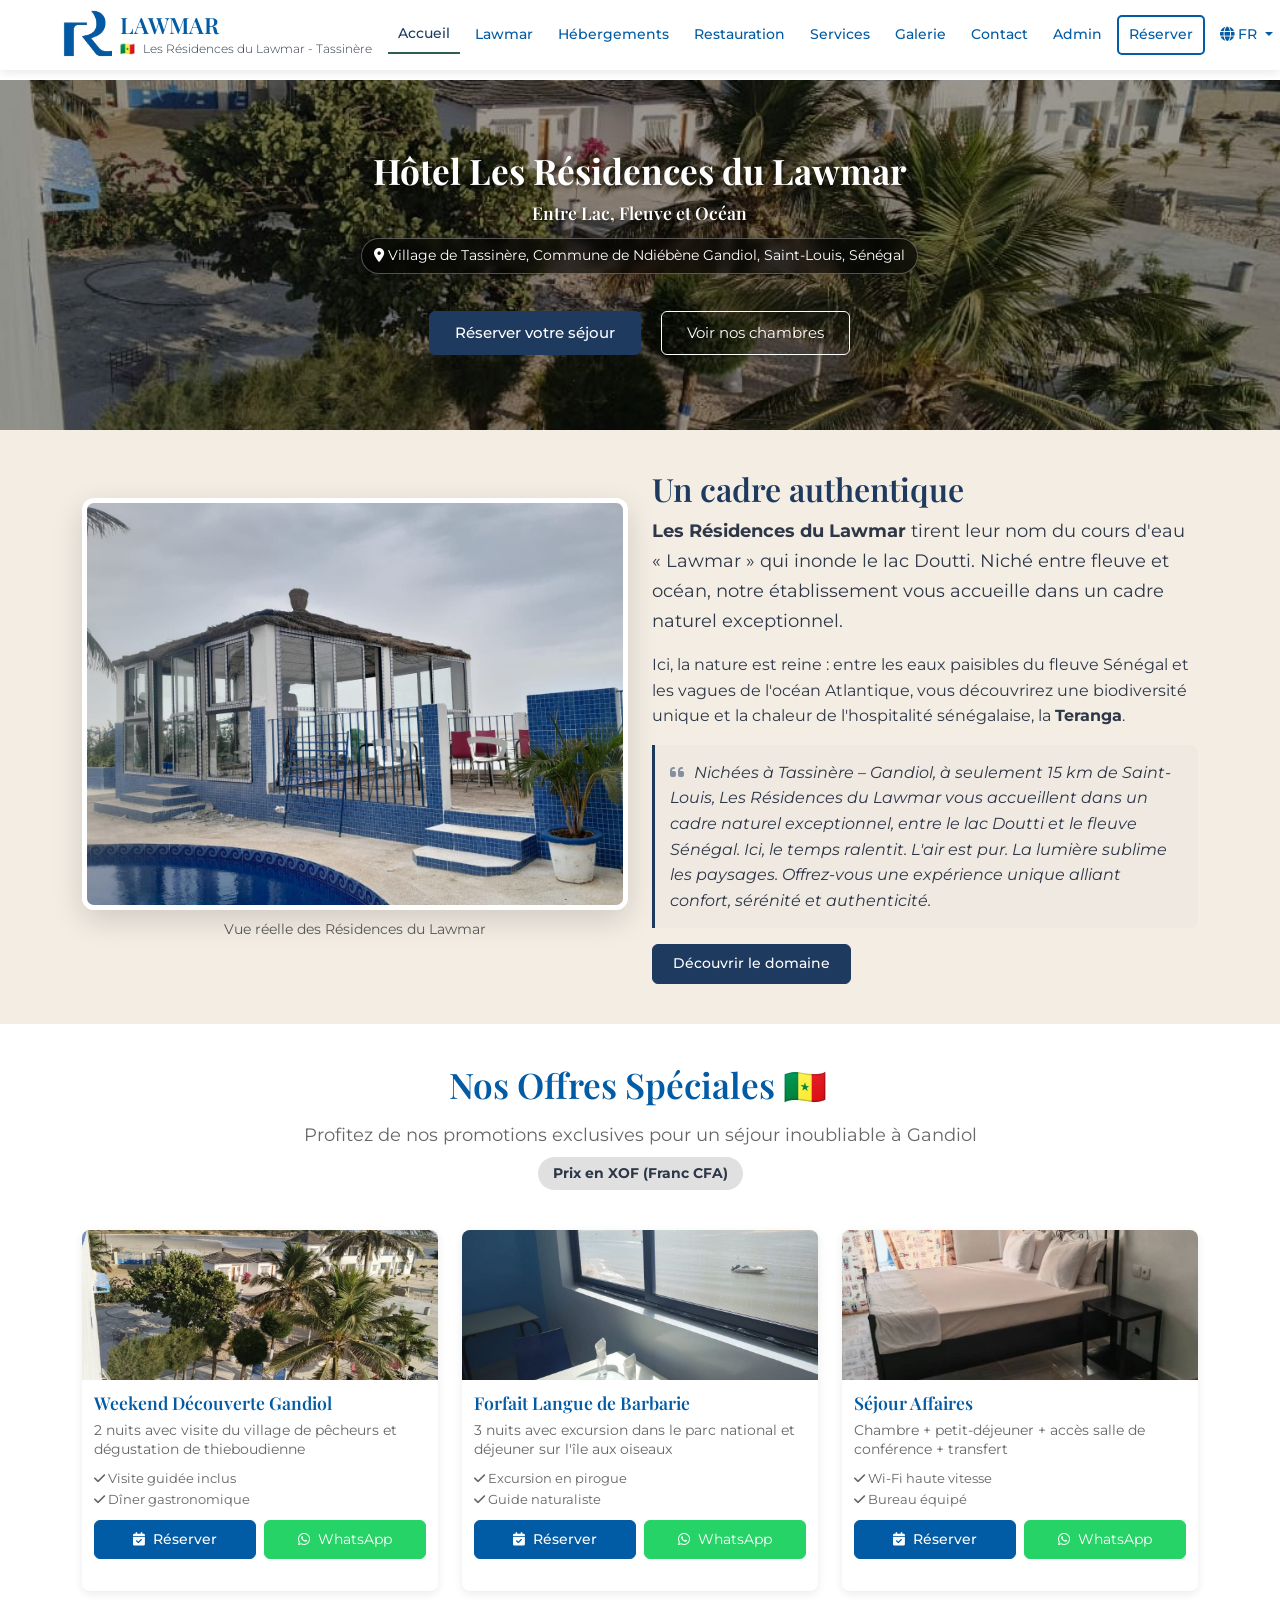
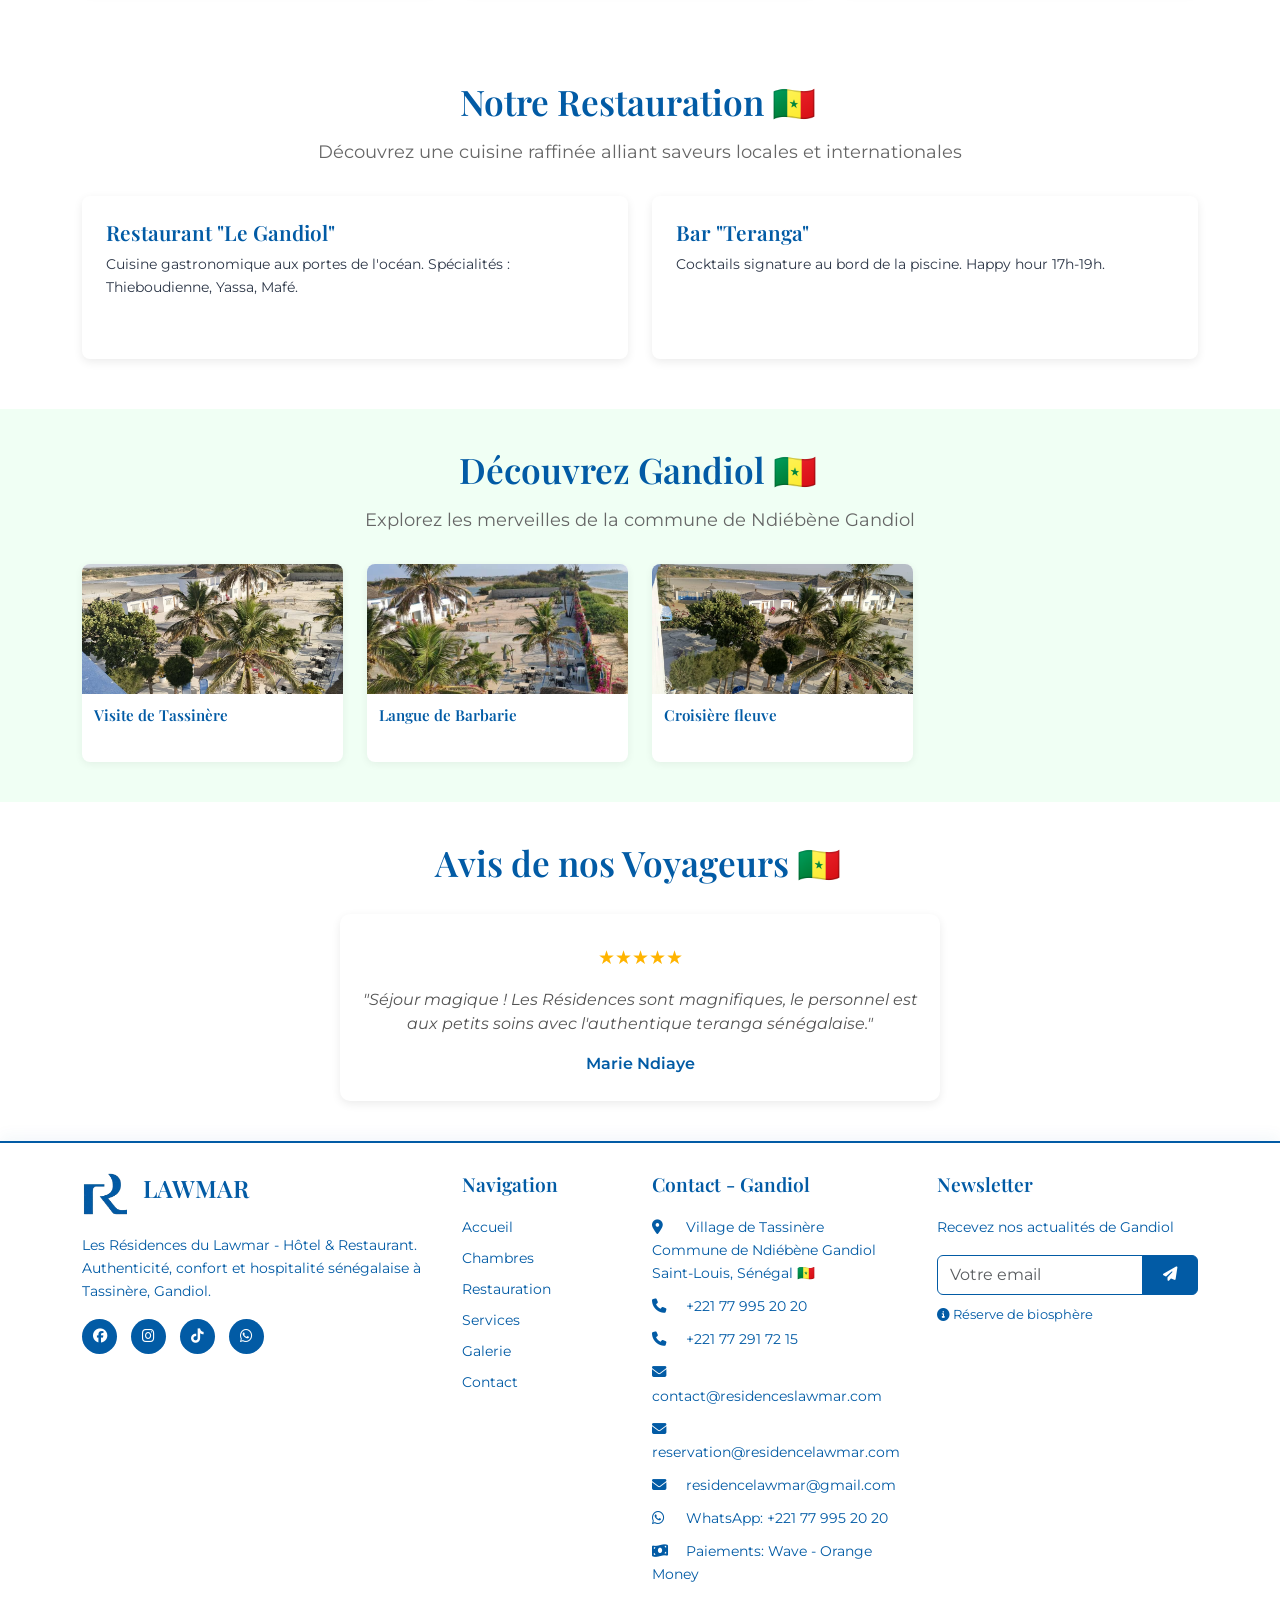
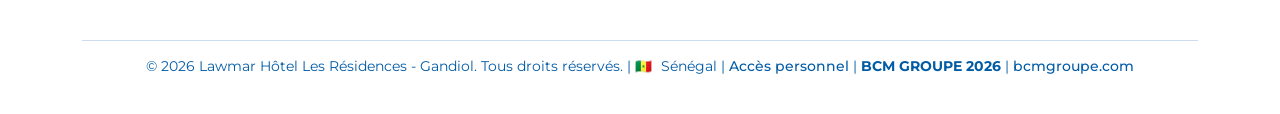
==== index.html @ 9858e4cc "deploiement projet lawmar 10/03/2026" ====
<!DOCTYPE html>
<html lang="fr">
<head>
    <meta charset="UTF-8">
    <meta name="viewport" content="width=device-width, initial-scale=1.0">
    <title>Lawmar Hôtel Les Résidences - Saint-Louis, Sénégal 🇸🇳</title>
    <link href="https://cdn.jsdelivr.net/npm/bootstrap@5.3.0-alpha1/dist/css/bootstrap.min.css" rel="stylesheet">
    <link rel="stylesheet" href="https://cdnjs.cloudflare.com/ajax/libs/font-awesome/6.4.0/css/all.min.css">
    <style>
        /* Styles généraux - CONSERVÉS À L'IDENTIQUE */
        :root {
            --primary-color: #025ba5;
            --secondary-color: #e0e0e0;
            --accent-color: #c53030;
            --dark-color: #2d3748;
            --light-color: #f7fafc;
            --light-green: #f0fff4;
           
            --transition: all 0.3s ease;
            --indigo: #1E3A5F;
            --sable: #F4EDE4;
            --vert: #2F5D50;
        }

        * {
            margin: 0;
            padding: 0;
            box-sizing: border-box;
        }

        body {
            font-family: 'Montserrat', sans-serif;
            line-height: 1.6;
            color: var(--dark-color);
            padding-top: 80px;
        }

        h1, h2, h3, h4, h5, h6 {
            font-family: 'Playfair Display', serif;
            font-weight: 600;
        }

        .section-padding {
            padding: 40px 0;
        }

        .bg-light {
            background-color: var(--light-color) !important;
        }

        .btn-primary {
            background-color: var(--primary-color);
            border-color: var(--primary-color);
            padding: 8px 20px;
            font-weight: 500;
            transition: var(--transition);
            font-size: 0.9rem;
        }

        .btn-primary:hover {
            background-color: #024a84;
            border-color: #024a84;
            transform: translateY(-2px);
        }

        .btn-outline-primary {
            color: var(--primary-color);
            border-color: var(--primary-color);
        }

        .btn-outline-primary:hover {
            background-color: var(--primary-color);
            border-color: var(--primary-color);
        }

        .btn-whatsapp {
            background-color: #25D366;
            color: white !important;
            border-color: #25D366;
        }

        .btn-whatsapp:hover {
            background-color: #1da851;
            border-color: #1da851;
            color: white !important;
            transform: translateY(-2px);
        }

        .btn-whatsapp-outline {
            color: #25D366;
            border-color: #25D366;
        }

        .btn-whatsapp-outline:hover {
            background-color: #25D366;
            color: white !important;
            border-color: #25D366;
        }

        /* ===== NAVBAR MODIFIÉE ===== */
        .navbar {
            background-color: white !important;
            box-shadow: 0 2px 10px rgba(0,0,0,0.1);
            padding: 5px 0;
            min-height: 70px;
        }

        .navbar .container {
            position: relative;
            display: flex;
            align-items: center;
            justify-content: space-between;
        }

        .navbar-brand {
            display: flex;
            align-items: center;
            font-weight: 700;
            padding: 0;
            /* Décalage vers la gauche */
            margin-left: -20px;
        }

        .logo-container {
            display: flex;
            align-items: center;
            gap: 8px;
        }

        .logo-image {
            width: 45px;
            height: 45px;
            border-radius: 50%;
            object-fit: cover;
            border: 2px solid var(--secondary-color);
            background-color: white;
        }

        .brand-text {
            display: flex;
            flex-direction: column;
        }

        .hotel-name {
            color: var(--primary-color) !important;
            font-size: 1.4rem;
            margin: 0;
            line-height: 1.2;
        }

        .hotel-subtitle {
            color: var(--dark-color) !important;
            font-size: 0.75rem;
            font-weight: 300;
        }

        /* Restructuration des éléments de navigation */
        .navbar-nav {
            display: flex;
            align-items: center;
            gap: 5px;
        }

        .navbar-nav .nav-link {
            color: var(--primary-color) !important;
            font-weight: 500;
            padding: 6px 10px !important;
            transition: var(--transition);
            font-size: 0.9rem;
            white-space: nowrap;
        }

        .navbar-nav .nav-link:hover,
        .navbar-nav .nav-link.active {
            color: var(--indigo) !important;
            border-bottom: 2px solid var(--vert);
        }

        /* Bouton Réserver stylisé */
        /* Bouton Réserver sans fond bleu */
.btn-reservation {
    background-color: transparent !important;
    color: var(--primary-color) !important;
    border: 2px solid var(--primary-color) !important;
    border-radius: 5px;
    font-weight: 600;
    padding: 6px 15px !important;
    transition: var(--transition);
}

.btn-reservation:hover {
    background-color: var(--primary-color) !important;
    color: white !important;
    transform: translateY(-2px);
}

        /* Dropdown langue */
        .dropdown-menu {
            background-color: white;
            border: 1px solid var(--secondary-color);
        }

        .dropdown-item {
            color: var(--primary-color) !important;
        }

        .dropdown-item:hover {
            background-color: var(--light-color);
            color: var(--indigo) !important;
        }

        /* Ajustements pour mobile */
        @media (max-width: 991px) {
            .navbar .container {
                position: static;
            }
            
            .navbar-brand {
                margin-left: 0;
            }
            
            .navbar-collapse {
                background-color: white;
                padding: 15px;
                border-radius: 8px;
                box-shadow: 0 5px 15px rgba(0,0,0,0.1);
                margin-top: 10px;
            }
            
            .navbar-nav {
                flex-direction: column;
                width: 100%;
            }
            
            .navbar-nav .nav-link {
                padding: 10px 15px !important;
                width: 100%;
                text-align: left;
            }
            
            .btn-reservation {
                margin-left: 0;
                width: 100%;
                text-align: center;
                margin-top: 5px;
            }
            
            .dropdown-menu {
                width: 100%;
                text-align: left;
            }
        }

        /* Styles existants conservés */
        .saint-louis-hero {
            background: url('images/lawmar.jpeg') no-repeat center center;
            background-size: cover;
            background-position: center;
            height: 350px;
            display: flex;
            align-items: center;
            justify-content: center;
            text-align: center;
            margin-top: 0;
            position: relative;
        }

        .saint-louis-hero::before {
            content: '';
            position: absolute;
            top: 0;
            left: 0;
            right: 0;
            bottom: 0;
            background: rgba(0, 0, 0, 0.4);
            z-index: 1;
        }

        .hero-content {
            width: 100%;
            max-width: 800px;
            margin: 0 auto;
            position: relative;
            z-index: 2;
            padding: 0 20px;
        }

        .hero-title {
            color: white;
            font-size: 2.2rem;
            font-weight: 700;
            margin-bottom: 10px;
            text-shadow: 2px 2px 4px rgba(0,0,0,0.5);
        }

        .hero-subtitle {
            color: white;
            font-size: 1.1rem;
            margin-bottom: 15px;
            text-shadow: 1px 1px 3px rgba(0,0,0,0.5);
        }

        .location-badge {
            display: inline-block;
            background-color: rgba(0, 0, 0, 0.6);
            color: white;
            padding: 6px 12px;
            border-radius: 30px;
            font-size: 0.85rem;
            margin-bottom: 15px;
            border: 1px solid rgba(255,255,255,0.3);
            backdrop-filter: blur(5px);
        }

        .btn-hero {
            padding: 10px 25px;
            margin: 5px 8px;
            font-size: 0.95rem;
        }

        .btn-outline-light {
            color: white !important;
            border-color: white !important;
            text-shadow: 1px 1px 2px rgba(0,0,0,0.3);
        }

        .btn-outline-light:hover {
            background-color: rgba(255,255,255,0.2);
            color: white !important;
            border-color: white !important;
        }

        .offer-buttons {
            display: flex;
            gap: 8px;
            margin-top: 10px;
        }

        .offer-buttons .btn {
            flex: 1;
            padding: 8px 12px;
            font-size: 0.85rem;
            white-space: nowrap;
        }

        .section-header {
            text-align: center;
            margin-bottom: 30px;
        }

        .section-header h2 {
            color: var(--primary-color);
            font-size: 2.2rem;
            margin-bottom: 15px;
        }

        .section-header p {
            color: #666;
            font-size: 1.1rem;
            max-width: 700px;
            margin: 0 auto;
        }

        .special-offer-card {
            background: white;
            border-radius: 8px;
            overflow: hidden;
            box-shadow: 0 3px 10px rgba(0,0,0,0.08);
            transition: var(--transition);
            height: 100%;
            margin-bottom: 20px;
        }

        .special-offer-card:hover {
            transform: translateY(-3px);
            box-shadow: 0 8px 20px rgba(0,0,0,0.12);
        }

        .offer-badge {
            position: absolute;
            top: 10px;
            right: 10px;
            background-color: var(--accent-color);
            color: white;
            padding: 4px 12px;
            border-radius: 15px;
            font-weight: 600;
            z-index: 1;
            font-size: 0.8rem;
        }

        .offer-image {
            height: 150px;
            background-size: cover;
            background-position: center;
        }

        .offer-content {
            padding: 12px;
        }

        .offer-content h4 {
            color: var(--primary-color);
            margin-bottom: 6px;
            font-size: 1.1rem;
            line-height: 1.3;
        }

        .offer-content p {
            font-size: 0.85rem;
            color: #666;
            margin-bottom: 10px;
            line-height: 1.4;
        }

        .offer-price {
            margin: 10px 0;
        }

        .old-price {
            text-decoration: line-through;
            color: #999;
            margin-right: 8px;
            font-size: 0.8rem;
        }

        .new-price {
            font-size: 1.2rem;
            font-weight: 700;
            color: var(--primary-color);
        }

        .offer-details {
            font-size: 0.8rem;
            color: #666;
            margin: 8px 0;
        }

        .offer-details small {
            font-size: 0.8rem;
        }

        .senegal-flag-icon {
            display: inline-block;
            margin-right: 5px;
        }
        
        .currency-badge {
            background-color: var(--secondary-color);
            color: var(--dark-color);
            padding: 5px 15px;
            border-radius: 20px;
            font-size: 0.9rem;
            font-weight: bold;
            margin: 10px auto;
            display: inline-block;
        }
        
        .local-attractions {
            background-color: var(--light-green);
        }
        
        .attraction-card {
            background: white;
            border-radius: 8px;
            overflow: hidden;
            transition: var(--transition);
            height: 100%;
            box-shadow: 0 2px 8px rgba(0,0,0,0.06);
            margin-bottom: 20px;
        }
        
        .attraction-card:hover {
            transform: translateY(-3px);
            box-shadow: 0 8px 20px rgba(0,0,0,0.12);
        }
        
        .attraction-image {
            height: 130px;
            background-size: cover;
            background-position: center;
        }
        
        .attraction-card .p-3 {
            padding: 12px !important;
        }
        
        .attraction-card h6 {
            font-size: 0.95rem;
            margin-bottom: 5px;
            color: var(--primary-color);
        }
        
        .attraction-card p.small {
            font-size: 0.8rem;
            margin-bottom: 8px;
        }
        
        .price-display {
            font-weight: bold;
            color: var(--primary-color);
            font-size: 1.1rem;
        }
        
        .price-display::after {
            content: " XOF";
            font-weight: 600;
            color: var(--accent-color);
            font-size: 0.9rem;
        }
        
        .local-culture {
            background: linear-gradient(135deg, var(--primary-color) 0%, #024a84 100%);
            color: white;
            padding: 50px 0;
        }
        
        .culture-item {
            text-align: center;
            padding: 20px;
        }
        
        .culture-icon {
            font-size: 2.5rem;
            margin-bottom: 15px;
            color: var(--secondary-color);
        }

        .restauration-section {
            background: linear-gradient(rgba(255,255,255,0.9), rgba(255,255,255,0.9)), 
                        url('https://images.unsplash.com/photo-1517248135467-4c7edcad34c4?ixlib=rb-4.0.3&auto=format&fit=crop&w=1600&q=80');
            background-size: cover;
            background-position: center;
            padding: 50px 0;
        }
        
        .restauration-card {
            background: white;
            border-radius: 8px;
            overflow: hidden;
            box-shadow: 0 3px 10px rgba(0,0,0,0.08);
            transition: var(--transition);
            height: 100%;
            margin-bottom: 20px;
        }
        
        .restauration-card:hover {
            transform: translateY(-3px);
        }
        
        .restauration-image {
            height: 160px;
            background-size: cover;
            background-position: center;
        }
        
        .dish-price {
            color: var(--accent-color);
            font-weight: bold;
            font-size: 1.1rem;
        }
        
        .restauration-card .p-4 {
            padding: 16px !important;
        }
        
        .restauration-card h3 {
            font-size: 1.3rem;
            margin-bottom: 8px;
            color: var(--primary-color);
        }
        
        .restauration-card .lead {
            font-size: 1rem;
            margin-bottom: 12px;
        }
        
        .restauration-card p {
            font-size: 0.9rem;
        }

        .reviews-carousel {
            position: relative;
            padding: 20px 0;
        }
        
        .review-slide {
            background: white;
            border-radius: 10px;
            padding: 20px;
            box-shadow: 0 3px 10px rgba(0,0,0,0.08);
            height: 100%;
            text-align: center;
            max-width: 600px;
            margin: 0 auto;
        }
        
        .review-avatar-round {
            width: 100px;
            height: 100px;
            border-radius: 50%;
            overflow: hidden;
            margin: 0 auto 15px;
            border: 3px solid var(--secondary-color);
            position: relative;
        }
        
        .review-avatar-round img {
            width: 100%;
            height: 100%;
            object-fit: cover;
        }
        
        .review-stars-round {
            color: #ffb400;
            font-size: 1.2rem;
            margin: 8px 0;
        }
        
        .review-text {
            font-style: italic;
            color: #555;
            margin: 15px 0;
            font-size: 1rem;
            line-height: 1.5;
        }
        
        .review-author {
            font-weight: 600;
            color: var(--primary-color);
            margin-bottom: 5px;
        }
        
        .review-origin {
            color: #666;
            font-size: 0.9rem;
        }
        
        .carousel-indicators {
            bottom: -40px;
        }
        
        .carousel-indicators button {
            background-color: var(--primary-color) !important;
            width: 10px;
            height: 10px;
            border-radius: 50%;
            margin: 0 5px;
            opacity: 0.5;
        }
        
        .carousel-indicators button.active {
            opacity: 1;
        }
        
        .carousel-control-prev,
        .carousel-control-next {
            width: 5%;
            opacity: 0.8;
        }
        
        .carousel-control-prev {
            left: -30px;
        }
        
        .carousel-control-next {
            right: -30px;
        }
        
        .carousel-control-prev-icon,
        .carousel-control-next-icon {
            background-color: var(--primary-color);
            border-radius: 50%;
            padding: 12px;
            background-size: 60%;
        }

        /* Footer en blanc */
        .footer {
            background-color: white !important;
            color: var(--primary-color);
            padding: 30px 0 20px;
            font-size: 0.9rem;
            border-top: 2px solid var(--primary-color);
            box-shadow: 0 -5px 15px rgba(2, 91, 165, 0.05);
        }

        .footer-about h3 {
            color: var(--primary-color) !important;
            font-size: 1.5rem;
            margin-bottom: 15px;
        }

        .footer-links h4,
        .footer-contact h4,
        .footer-newsletter h4 {
            color: var(--primary-color) !important;
            font-size: 1.2rem;
            margin-bottom: 20px;
        }

        .footer-links ul {
            list-style: none;
            padding: 0;
        }

        .footer-links ul li {
            margin-bottom: 8px;
        }

        .footer-links ul li a {
            color: var(--primary-color) !important;
            text-decoration: none;
            transition: var(--transition);
        }

        .footer-links ul li a:hover {
            color: var(--indigo) !important;
            padding-left: 5px;
            border-left: 2px solid var(--vert);
        }

        .footer-contact p {
            margin-bottom: 10px;
            color: var(--primary-color) !important;
        }

        .footer-contact i {
            color: var(--primary-color);
            margin-right: 10px;
            width: 20px;
        }

        .footer-contact i:hover {
            color: var(--indigo);
        }

        .social-links {
            margin-top: 15px;
        }

        .social-links a {
            display: inline-block;
            width: 35px;
            height: 35px;
            background-color: var(--primary-color);
            color: white !important;
            border-radius: 50%;
            text-align: center;
            line-height: 35px;
            margin-right: 10px;
            transition: var(--transition);
        }

        .social-links a:hover {
            background-color: var(--indigo);
            transform: translateY(-3px);
        }

        .footer-newsletter .input-group {
            margin-top: 10px;
        }

        .footer-newsletter .input-group input {
            border: 1px solid var(--primary-color);
            color: var(--dark-color);
        }

        .footer-newsletter .input-group input:focus {
            border-color: var(--vert);
            box-shadow: 0 0 0 0.2rem rgba(47, 93, 80, 0.25);
        }

        .footer-newsletter .btn-primary {
            background-color: var(--primary-color);
            border-color: var(--primary-color);
            color: white;
        }

        .footer-newsletter .btn-primary:hover {
            background-color: var(--indigo);
            border-color: var(--indigo);
            transform: translateY(-2px);
        }

        .footer-bottom {
            border-top: 1px solid rgba(2, 91, 165, 0.2);
            padding-top: 15px;
            margin-top: 20px;
            text-align: center;
            color: var(--primary-color);
            font-size: 0.85rem;
        }

        .footer-bottom a {
            color: var(--primary-color);
            text-decoration: none;
            font-weight: 500;
        }

        .footer-bottom a:hover {
            color: var(--indigo);
            text-decoration: underline;
        }

        .modal-content {
            border-radius: 10px;
            overflow: hidden;
        }

        .modal-header {
            background-color: var(--indigo);
            color: white;
            border-bottom: none;
            padding: 20px;
        }

        .modal-title {
            color: white;
        }

        .btn-close {
            filter: invert(1);
        }

        .about-image {
            width: 100%;
            border-radius: 12px;
            box-shadow: 0 10px 30px rgba(0,0,0,0.15);
            border: 5px solid white;
        }

        .footer-logo-image {
            width: 45px;
            height: 45px;
            object-fit: cover;
            border: none !important;
            border-radius: 0 !important;
            background: transparent !important;
        }

        .authentic-quote {
            font-size: 1rem;
            color: #2d3748;
            font-style: italic;
            border-left: 3px solid #1E3A5F;
            padding-left: 15px;
            margin-top: 15px;
            background-color: rgba(30, 58, 95, 0.02);
            padding: 15px;
            border-radius: 0 8px 8px 0;
        }

        @media (max-width: 768px) {
            body {
                padding-top: 70px;
            }
            
            .navbar {
                padding: 4px 0 !important;
                min-height: 60px;
            }
            
            .navbar-brand {
                margin-left: 0;
            }
            
            .logo-image {
                width: 38px;
                height: 38px;
            }
            
            .hotel-name {
                font-size: 1.2rem !important;
            }
            
            .hotel-subtitle {
                font-size: 0.65rem !important;
            }
            
            .navbar-nav .nav-link {
                padding: 8px 15px !important;
            }
            
            .saint-louis-hero {
                height: 280px !important;
                padding: 0 10px !important;
                margin-top: 0 !important;
            }
            
            .hero-content {
                padding: 15px 10px !important;
            }
            
            .hero-title {
                font-size: 1.4rem !important;
                margin-bottom: 8px !important;
                color: white !important;
            }
            
            .hero-subtitle {
                font-size: 0.9rem !important;
                margin-bottom: 10px !important;
                color: white !important;
            }
            
            .location-badge {
                padding: 5px 10px !important;
                font-size: 0.75rem !important;
                margin-bottom: 10px !important;
                width: auto;
                display: inline-block;
                color: white !important;
                background-color: rgba(0,0,0,0.7) !important;
            }
            
            .hero-buttons-container {
                display: flex !important;
                flex-direction: column !important;
                gap: 8px !important;
                width: 100% !important;
                margin-top: 5px !important;
            }
            
            .btn-hero {
                display: block !important;
                width: 90% !important;
                max-width: 220px !important;
                margin: 0 auto !important;
                padding: 8px 12px !important;
                font-size: 0.8rem !important;
            }
            
            .section-header h2 {
                font-size: 1.8rem;
            }
            
            .section-header p {
                font-size: 1rem;
            }
            
            .offer-image,
            .attraction-image {
                height: 120px;
            }
            
            .restauration-image {
                height: 140px;
            }
            
            .offer-content h4 {
                font-size: 1rem;
            }
            
            .new-price {
                font-size: 1.1rem;
            }
            
            .offer-buttons {
                flex-direction: column;
                gap: 5px;
            }
            
            .offer-buttons .btn {
                font-size: 0.8rem;
                padding: 6px 10px;
            }
            
            .carousel-control-prev {
                left: -15px;
            }
            
            .carousel-control-next {
                right: -15px;
            }
            
            .review-slide {
                padding: 15px;
            }
            
            .review-avatar-round {
                width: 80px;
                height: 80px;
            }
            
            .review-text {
                font-size: 0.9rem;
            }
            
            .footer {
                text-align: center;
            }
            
            .social-links {
                justify-content: center;
                display: flex;
            }
            
            .btn-outline-light {
                color: white !important;
                border-color: white !important;
            }
            
            .footer-logo-image {
                width: 38px;
                height: 38px;
            }
        }
        
        @media (max-width: 576px) {
            body {
                padding-top: 65px;
            }
            
            .navbar {
                min-height: 55px;
            }
            
            .saint-louis-hero {
                height: 240px !important;
            }
            
            .logo-image {
                width: 32px;
                height: 32px;
            }
            
            .hotel-name {
                font-size: 1.1rem !important;
            }
            
            .hero-title {
                font-size: 1.2rem !important;
            }
            
            .hero-subtitle {
                font-size: 0.8rem !important;
            }
            
            .location-badge {
                font-size: 0.7rem !important;
                padding: 4px 8px !important;
            }
            
            .btn-hero {
                padding: 6px 10px !important;
                font-size: 0.75rem !important;
                max-width: 200px !important;
            }
            
            .offer-image,
            .attraction-image {
                height: 100px;
            }
            
            .restauration-image {
                height: 120px;
            }
            
            .offer-content {
                padding: 10px;
            }
            
            .offer-content h4 {
                font-size: 0.95rem;
            }
            
            .new-price {
                font-size: 1rem;
            }
            
            .btn-primary {
                padding: 6px 15px;
                font-size: 0.85rem;
            }
            
            .review-avatar-round {
                width: 70px;
                height: 70px;
            }
            
            .footer-logo-image {
                width: 32px;
                height: 32px;
            }
        }

        @media (max-width: 360px) {
            body {
                padding-top: 60px;
            }
            
            .navbar {
                min-height: 50px;
            }
            
            .saint-louis-hero {
                height: 200px !important;
            }
            
            .logo-image {
                width: 28px;
                height: 28px;
            }
            
            .hotel-name {
                font-size: 1rem !important;
            }
            
            .hero-title {
                font-size: 1rem !important;
            }
            
            .hero-subtitle {
                font-size: 0.7rem !important;
            }
            
            .location-badge {
                font-size: 0.6rem !important;
                padding: 3px 6px !important;
            }
            
            .btn-hero {
                padding: 5px 8px !important;
                font-size: 0.7rem !important;
                max-width: 180px !important;
            }
            
            .offer-buttons .btn {
                font-size: 0.75rem;
                padding: 5px 8px;
            }
            
            .footer-logo-image {
                width: 28px;
                height: 28px;
            }
        }
    </style>
    <link rel="preconnect" href="https://fonts.googleapis.com">
    <link rel="preconnect" href="https://fonts.gstatic.com" crossorigin>
    <link href="https://fonts.googleapis.com/css2?family=Playfair+Display:wght@400;500;600;700&family=Montserrat:wght@300;400;500;600&display=swap" rel="stylesheet">
</head>
<body>
    <!-- Navigation - Logo décalé à gauche et navbar ordonnée -->
    <nav class="navbar navbar-expand-lg fixed-top">
        <div class="container">
            <a class="navbar-brand" href="index.html">
                <div class="logo-container">
                    <img src="images/logo1.png" alt="Logo officiel Les Résidences du Lawmar" class="logo-image" style="border-radius: 0; border: none; background: transparent; width: 50px; height: 50px;" onerror="this.onerror=null; this.src='https://via.placeholder.com/50x50/1E3A5F/ffffff?text=LAWMAR'; this.style.borderRadius='0'; this.style.border='none';">
                    <div class="brand-text">
                        <h1 class="hotel-name" id="hotel-name">LAWMAR</h1>
                        <span class="hotel-subtitle" id="hotel-subtitle">
                            <span class="senegal-flag-icon">🇸🇳</span> Les Résidences du Lawmar - Tassinère
                        </span>
                    </div>
                </div>
            </a>
            <button class="navbar-toggler" type="button" data-bs-toggle="collapse" data-bs-target="#navbarNav">
                <span class="navbar-toggler-icon"></span>
            </button>
            <div class="collapse navbar-collapse" id="navbarNav">
                <ul class="navbar-nav ms-auto">
                    <li class="nav-item">
                        <a class="nav-link active" href="index.html" id="nav-home">Accueil</a>
                    </li>
                    <li class="nav-item">
                        <a class="nav-link" href="Residences.html" id="nav-residences">Lawmar</a>
                    </li>
                    <li class="nav-item">
                        <a class="nav-link" href="chambres.html" id="nav-services">Hébergements</a>
                    </li>
                    <li class="nav-item">
                        <a class="nav-link" href="restauration.html" id="nav-restauration">Restauration</a>
                    </li>
                    <li class="nav-item">
                        <a class="nav-link" href="services.html" id="nav-services">Services</a>
                    </li>
                    <li class="nav-item">
                        <a class="nav-link" href="galerie.html" id="nav-galerie">Galerie</a>
                    </li>
                    
                    <li class="nav-item">
                        <a class="nav-link" href="contact.html" id="nav-contact">Contact</a>
                    </li>
                     <li class="nav-item">
                        <a class="nav-link" href="admin.html" id="nav-admin">Admin</a>
                    </li>
                    <li class="nav-item">
                        <a class="nav-link btn-reservation" href="chambres.html" id="nav-reserver">Réserver</a>
                    </li>
                    <li class="nav-item dropdown">
                        <a class="nav-link dropdown-toggle" href="#" id="languageDropdown" role="button" data-bs-toggle="dropdown">
                            <i class="fas fa-globe"></i> <span id="current-lang">FR</span>
                        </a>
                        <ul class="dropdown-menu">
                            <li><a class="dropdown-item" href="#" onclick="changeLanguage('fr'); return false;">Français</a></li>
                            <li><a class="dropdown-item" href="#" onclick="changeLanguage('en'); return false;">English</a></li>
                        </ul>
                    </li>
                </ul>
            </div>
        </div>
    </nav>

    <!-- Header Saint-Louis -->
    <header class="saint-louis-hero">
        <div class="container hero-content">
            <div class="row justify-content-center">
                <div class="col-lg-10 col-12">
                    <h1 class="hero-title" id="hero-title">Hôtel Les Résidences du Lawmar</h1>
                    <h2 class="hero-subtitle" id="hero-subtitle">Entre Lac, Fleuve et Océan</h2>
                    <div class="location-badge mb-3" id="location-badge">
                        <i class="fas fa-map-marker-alt"></i> Village de Tassinère, Commune de Ndiébène Gandiol, Saint-Louis, Sénégal
                    </div>
                    <div class="hero-buttons-container mt-3">
                        <a href="#offres" class="btn btn-primary btn-hero" style="background-color: #1E3A5F; border-color: #1E3A5F;" id="hero-book">Réserver votre séjour</a>
                        <a href="chambres.html" class="btn btn-outline-light btn-hero" id="hero-rooms">Voir nos chambres</a>
                    </div>
                </div>
            </div>
        </div>
    </header>

    <!-- Section À propos avec fond sable -->
    <section class="section-padding" style="background-color: #F4EDE4;">
        <div class="container">
            <div class="row align-items-center">
                <div class="col-lg-6 mb-4 mb-lg-0">
                    <img src="images/vue5.jpeg" 
                         alt="Vue des Résidences du Lawmar" 
                         class="about-image img-fluid"
                         onerror="this.onerror=null; this.src='https://via.placeholder.com/800x500/F4EDE4/1E3A5F?text=Lawmar+Paysage';">
                    <p class="text-center mt-2 small text-muted" id="about-image-caption">Vue réelle des Résidences du Lawmar</p>
                </div>
                <div class="col-lg-6">
                    <h2 style="color: #1E3A5F;" id="about-title">Un cadre authentique</h2>
                    <p style="font-size: 1.1rem; line-height: 1.7;" id="about-text1">
                        <strong>Les Résidences du Lawmar</strong> tirent leur nom du cours d'eau « Lawmar » qui inonde le lac Doutti. 
                        Niché entre fleuve et océan, notre établissement vous accueille dans un cadre naturel exceptionnel.
                    </p>
                    <p style="font-size: 1rem; color: #2d3748;" id="about-text2">
                        Ici, la nature est reine : entre les eaux paisibles du fleuve Sénégal et les vagues de l'océan Atlantique, 
                        vous découvrirez une biodiversité unique et la chaleur de l'hospitalité sénégalaise, la <strong>Teranga</strong>.
                    </p>
                    <div class="authentic-quote" id="about-quote">
                        <i class="fas fa-quote-left" style="color: #1E3A5F; opacity: 0.5; margin-right: 5px;"></i>
                        Nichées à Tassinère – Gandiol, à seulement 15 km de Saint-Louis, Les Résidences du Lawmar vous accueillent dans un cadre naturel exceptionnel, entre le lac Doutti et le fleuve Sénégal. Ici, le temps ralentit. L'air est pur. La lumière sublime les paysages. Offrez-vous une expérience unique alliant confort, sérénité et authenticité.
                    </div>
                    <a href="#offres" class="btn btn-primary mt-3" style="background-color: #1E3A5F; border-color: #1E3A5F;" id="about-button">Découvrir le domaine</a>
                </div>
            </div>
        </div>
    </section>

    <!-- Offres Spéciales Saint-Louis -->
    <section id="offres" class="section-padding">
        <div class="container">
            <div class="section-header">
                <h2 id="offers-title">Nos Offres Spéciales <span class="senegal-flag-icon">🇸🇳</span></h2>
                <p id="offers-subtitle">Profitez de nos promotions exclusives pour un séjour inoubliable à Gandiol</p>
                <div class="currency-badge mt-2" id="offers-currency">Prix en XOF (Franc CFA)</div>
            </div>
            <div class="row">
                <!-- Offre 1 -->
                <div class="col-md-4 col-6">
                    <div class="special-offer-card">
                        <div class="offer-badge" id="offer1-badge">-20%</div>
                        <div class="offer-image" style="background-image: url('images/lawmar.jpeg')"></div>
                        <div class="offer-content">
                            <h4 id="offer1-title">Weekend Découverte Gandiol</h4>
                            <p id="offer1-desc">2 nuits avec visite du village de pêcheurs et dégustation de thieboudienne</p>
                            
                            <div class="offer-details">
                                <small><i class="fas fa-check"></i> <span id="offer1-detail1">Visite guidée inclus</span></small><br>
                                <small><i class="fas fa-check"></i> <span id="offer1-detail2">Dîner gastronomique</span></small>
                            </div>
                            <div class="offer-buttons">
                                <a href="chambres.html" class="btn btn-primary">
                                    <i class="fas fa-calendar-check me-1"></i> <span id="offer1-btn">Réserver</span>
                                </a>
                                <button class="btn btn-whatsapp" onclick="reserveViaWhatsApp('Weekend Découverte Gandiol', 236000)">
                                    <i class="fab fa-whatsapp me-1"></i> <span id="offer1-wa">WhatsApp</span>
                                </button>
                            </div>
                        </div>
                    </div>
                </div>
                <!-- Offre 2 -->
                <div class="col-md-4 col-6">
                    <div class="special-offer-card">
                        <div class="offer-badge" id="offer2-badge">-15%</div>
                        <div class="offer-image" style="background-image: url('images/vuesurmer.jpeg')"></div>
                        <div class="offer-content">
                            <h4 id="offer2-title">Forfait Langue de Barbarie</h4>
                            <p id="offer2-desc">3 nuits avec excursion dans le parc national et déjeuner sur l'île aux oiseaux</p>
                            
                            <div class="offer-details">
                                <small><i class="fas fa-check"></i> <span id="offer2-detail1">Excursion en pirogue</span></small><br>
                                <small><i class="fas fa-check"></i> <span id="offer2-detail2">Guide naturaliste</span></small>
                            </div>
                            <div class="offer-buttons">
                                <a href="chambres.html" class="btn btn-primary">
                                    <i class="fas fa-calendar-check me-1"></i> <span id="offer2-btn">Réserver</span>
                                </a>
                                <button class="btn btn-whatsapp" onclick="reserveViaWhatsApp('Forfait Langue de Barbarie', 382500)">
                                    <i class="fab fa-whatsapp me-1"></i> <span id="offer2-wa">WhatsApp</span>
                                </button>
                            </div>
                        </div>
                    </div>
                </div>
                <!-- Offre 3 -->
                <div class="col-md-4 col-6">
                    <div class="special-offer-card">
                        <div class="offer-badge" id="offer3-badge">Saison</div>
                        <div class="offer-image" style="background-image: url('images/cham1.jpeg')"></div>
                        <div class="offer-content">
                            <h4 id="offer3-title">Séjour Affaires</h4>
                            <p id="offer3-desc">Chambre + petit-déjeuner + accès salle de conférence + transfert</p>
                            
                            <div class="offer-details">
                                <small><i class="fas fa-check"></i> <span id="offer3-detail1">Wi-Fi haute vitesse</span></small><br>
                                <small><i class="fas fa-check"></i> <span id="offer3-detail2">Bureau équipé</span></small>
                            </div>
                            <div class="offer-buttons">
                                <a href="chambres.html" class="btn btn-primary">
                                    <i class="fas fa-calendar-check me-1"></i> <span id="offer3-btn">Réserver</span>
                                </a>
                                <button class="btn btn-whatsapp" onclick="reserveViaWhatsApp('Séjour Affaires - 120,000 XOF/nuit', 120000)">
                                    <i class="fab fa-whatsapp me-1"></i> <span id="offer3-wa">WhatsApp</span>
                                </button>
                            </div>
                        </div>
                    </div>
                </div>
            </div>
        </div>
    </section>

    <!-- Section Restauration -->
    <section id="restauration" class="section-padding restauration-section">
        <div class="container">
            <div class="section-header">
                <h2 id="resto-title">Notre Restauration <span class="senegal-flag-icon">🇸🇳</span></h2>
                <p id="resto-subtitle">Découvrez une cuisine raffinée alliant saveurs locales et internationales</p>
            </div>
            <div class="row">
                <div class="col-md-6">
                    <div class="restauration-card p-4">
                        <h3 id="resto-restaurant">Restaurant "Le Gandiol"</h3>
                        <p id="resto-desc1">Cuisine gastronomique aux portes de l'océan. Spécialités : Thieboudienne, Yassa, Mafé.</p>
                    </div>
                </div>
                <div class="col-md-6">
                    <div class="restauration-card p-4">
                        <h3 id="resto-bar">Bar "Teranga"</h3>
                        <p id="resto-desc2">Cocktails signature au bord de la piscine. Happy hour 17h-19h.</p>
                    </div>
                </div>
            </div>
        </div>
    </section>

    <!-- Attractions Locales -->
    <section class="section-padding local-attractions">
        <div class="container">
            <div class="section-header">
                <h2 id="attractions-title">Découvrez Gandiol <span class="senegal-flag-icon">🇸🇳</span></h2>
                <p id="attractions-subtitle">Explorez les merveilles de la commune de Ndiébène Gandiol</p>
            </div>
            <div class="row">
                <div class="col-md-3 col-6">
                    <div class="attraction-card">
                        <div class="attraction-image" style="background-image: url('images/vue1.jpeg')"></div>
                        <div class="p-3">
                            <h6 id="attraction1">Visite de Tassinère</h6>
                            
                        </div>
                    </div>
                </div>
                <div class="col-md-3 col-6">
                    <div class="attraction-card">
                        <div class="attraction-image" style="background-image: url('images/vue8.jpeg')"></div>
                        <div class="p-3">
                            <h6 id="attraction2">Langue de Barbarie</h6>
                            
                        </div>
                    </div>
                </div>
                <div class="col-md-3 col-6">
                    <div class="attraction-card">
                        <div class="attraction-image" style="background-image: url('images/vue3.jpeg')"></div>
                        <div class="p-3">
                            <h6 id="attraction3">Croisière fleuve</h6>
                            
                        </div>
                    </div>
                </div>
                
            </div>
        </div>
    </section>

    <!-- Avis Clients -->
    <section class="section-padding">
        <div class="container">
            <div class="section-header">
                <h2 id="reviews-title">Avis de nos Voyageurs <span class="senegal-flag-icon">🇸🇳</span></h2>
            </div>
            <div class="row justify-content-center">
                <div class="col-lg-8">
                    <div class="review-slide">
                        <div class="review-stars-round">★★★★★</div>
                        <p class="review-text" id="review-text">"Séjour magique ! Les Résidences sont magnifiques, le personnel est aux petits soins avec l'authentique teranga sénégalaise."</p>
                        <div class="review-author" id="review-author">Marie Ndiaye</div>
                    </div>
                </div>
            </div>
        </div>
    </section>

    <!-- Footer -->
    <footer class="footer">
        <div class="container">
            <div class="row">
                <div class="col-lg-4 col-md-6 mb-4">
                    <div class="footer-about">
                        <div class="d-flex align-items-center gap-3 mb-3">
                            <img src="images/logo1.png" alt="Logo Lawmar" class="footer-logo-image" onerror="this.style.display='none';">
                            <h3>LAWMAR</h3>
                        </div>
                        <p id="footer-about">Les Résidences du Lawmar - Hôtel & Restaurant. Authenticité, confort et hospitalité sénégalaise à Tassinère, Gandiol.</p>
                        <div class="social-links">
                            <a href="https://facebook.com/lawmar.gandiol" target="_blank"><i class="fab fa-facebook"></i></a>
                            <a href="https://instagram.com/lawmar.gandiol" target="_blank"><i class="fab fa-instagram"></i></a>
                            <a href="https://tiktok.com/@lawmar.gandiol" target="_blank"><i class="fab fa-tiktok"></i></a>
                            <a href="https://wa.me/221779952020" target="_blank"><i class="fab fa-whatsapp"></i></a>
                        </div>
                    </div>
                </div>
                <div class="col-lg-2 col-md-6 mb-4">
                    <div class="footer-links">
                        <h4 id="footer-nav">Navigation</h4>
                        <ul>
                            <li><a href="index.html" id="footer-home">Accueil</a></li>
                            <li><a href="chambres.html" id="footer-rooms">Chambres</a></li>
                            <li><a href="restauration.html" id="footer-resto">Restauration</a></li>
                            <li><a href="services.html" id="footer-services">Services</a></li>
                            <li><a href="galerie.html" id="footer-gallery">Galerie</a></li>
                            <li><a href="contact.html" id="footer-contact">Contact</a></li>
                        </ul>
                    </div>
                </div>
                <div class="col-lg-3 col-md-6 mb-4">
                    <div class="footer-contact">
                        <h4 id="footer-contact-title">Contact - Gandiol</h4>
                        <p><i class="fas fa-map-marker-alt"></i> <span id="footer-address">Village de Tassinère<br>Commune de Ndiébène Gandiol<br>Saint-Louis, Sénégal 🇸🇳</span></p>
                        <p><i class="fas fa-phone"></i> +221 77 995 20 20</p>
                        <p><i class="fas fa-phone"></i> +221 77 291 72 15</p>
                        <p><i class="fas fa-envelope"></i> contact@residenceslawmar.com</p>
                        <p><i class="fas fa-envelope"></i> reservation@residencelawmar.com</p>
                        <p><i class="fas fa-envelope"></i> residencelawmar@gmail.com</p>
                        <p><i class="fab fa-whatsapp"></i> <span id="footer-wa">WhatsApp: +221 77 995 20 20</span></p>
                        <p><i class="fas fa-money-bill-wave"></i> <span id="footer-payments">Paiements: Wave - Orange Money</span></p>
                    </div>
                </div>
                <div class="col-lg-3 col-md-6 mb-4">
                    <div class="footer-newsletter">
                        <h4 id="footer-newsletter-title">Newsletter</h4>
                        <p id="footer-newsletter-text">Recevez nos actualités de Gandiol</p>
                        <form id="newsletter-form">
                            <div class="input-group">
                                <input type="email" class="form-control" placeholder="Votre email" id="newsletter-input">
                                <button class="btn btn-primary" type="submit"><i class="fas fa-paper-plane"></i></button>
                            </div>
                        </form>
                        <div class="mt-2">
                            <small><i class="fas fa-info-circle"></i> <span id="footer-biophere">Réserve de biosphère</span></small>
                        </div>
                    </div>
                </div>
            </div>
            <div class="footer-bottom">
                <p>&copy; 2026 Lawmar Hôtel Les Résidences - Gandiol. <span id="footer-rights">Tous droits réservés.</span> | 
                   <span class="senegal-flag-icon">🇸🇳</span> Sénégal | 
                   <a href="#" data-bs-toggle="modal" data-bs-target="#adminLoginModal" id="footer-admin">Accès personnel</a> | 
                   <strong>BCM GROUPE 2026</strong> | <a href="https://bcmgroupe.com" target="_blank">bcmgroupe.com</a>
                </p>
            </div>
        </div>
    </footer>

    <!-- Modal Admin -->
    <div class="modal fade" id="adminLoginModal" tabindex="-1">
        <div class="modal-dialog">
            <div class="modal-content">
                <div class="modal-header">
                    <h5 class="modal-title" id="admin-title">Connexion personnel</h5>
                    <button type="button" class="btn-close btn-close-white" data-bs-dismiss="modal"></button>
                </div>
                <div class="modal-body">
                    <form id="admin-login-form">
                        <div class="mb-3">
                            <label for="admin-email" class="form-label" id="admin-email-label">Email</label>
                            <input type="email" class="form-control" id="admin-email" required>
                        </div>
                        <div class="mb-3">
                            <label for="admin-password" class="form-label" id="admin-password-label">Mot de passe</label>
                            <input type="password" class="form-control" id="admin-password" required>
                        </div>
                        <div class="mb-3">
                            <select class="form-select" id="admin-role">
                                <option value="reception" id="admin-role-reception">Réceptionniste</option>
                                <option value="serveur" id="admin-role-serveur">Serveur</option>
                                <option value="cuisine" id="admin-role-cuisine">Cuisine</option>
                                <option value="guide" id="admin-role-guide">Guide touristique</option>
                                <option value="manager" id="admin-role-manager">Manager</option>
                            </select>
                        </div>
                        <button type="submit" class="btn btn-primary w-100" id="admin-login-btn">Se connecter</button>
                    </form>
                </div>
            </div>
        </div>
    </div>

    <!-- Scripts -->
    <script src="https://cdn.jsdelivr.net/npm/bootstrap@5.3.0-alpha1/dist/js/bootstrap.bundle.min.js"></script>
    <script>
        const WHATSAPP_NUMBER = "221779952020";
        
        // Dictionnaire de traduction
        const translations = {
            fr: {
                // Navigation
                'hotel-name': 'LAWMAR',
                'hotel-subtitle': 'Les Résidences du Lawmar - Tassinère',
                'nav-home': 'Accueil',
                'nav-residences': 'Résidences',
                'nav-restauration': 'Restauration',
                'nav-services': 'Services',
                'nav-galerie': 'Galerie',
                'nav-contact': 'Contact',
                'nav-admin': 'Admin',
                'nav-reserver': 'Réserver',
                'current-lang': 'FR',
                
                // Hero
                'hero-title': 'Hôtel Les Résidences du Lawmar',
                'hero-subtitle': 'Entre Lac, Fleuve et Océan',
                'location-badge': 'Village de Tassinère, Commune de Ndiébène Gandiol, Saint-Louis, Sénégal',
                'hero-book': 'Réserver votre séjour',
                'hero-rooms': 'Voir nos chambres',
                
                // About
                'about-image-caption': 'Vue réelle des Résidences du Lawmar',
                'about-title': 'Un cadre authentique',
                'about-text1': '<strong>Les Résidences du Lawmar</strong> tirent leur nom du cours d\'eau « Lawmar » qui inonde le lac Doutti. Niché entre fleuve et océan, notre établissement vous accueille dans un cadre naturel exceptionnel.',
                'about-text2': 'Ici, la nature est reine : entre les eaux paisibles du fleuve Sénégal et les vagues de l\'océan Atlantique, vous découvrirez une biodiversité unique et la chaleur de l\'hospitalité sénégalaise, la <strong>Teranga</strong>.',
                'about-quote': 'Nichées à Tassinère – Gandiol, à seulement 15 km de Saint-Louis, Les Résidences du Lawmar vous accueillent dans un cadre naturel exceptionnel, entre le lac Doutti et le fleuve Sénégal. Ici, le temps ralentit. L\'air est pur. La lumière sublime les paysages. Offrez-vous une expérience unique alliant confort, sérénité et authenticité.',
                'about-button': 'Découvrir le domaine',
                
                // Offers
                'offers-title': 'Nos Offres Spéciales 🇸🇳',
                'offers-subtitle': 'Profitez de nos promotions exclusives pour un séjour inoubliable à Gandiol',
                'offers-currency': 'Prix en XOF (Franc CFA)',
                'offer1-badge': '-20%',
                'offer1-title': 'Weekend Découverte Gandiol',
                'offer1-desc': '2 nuits avec visite du village de pêcheurs et dégustation de thieboudienne',
                'offer1-detail1': 'Visite guidée inclus',
                'offer1-detail2': 'Dîner gastronomique',
                'offer1-btn': 'Réserver',
                'offer1-wa': 'WhatsApp',
                'offer2-badge': '-15%',
                'offer2-title': 'Forfait Langue de Barbarie',
                'offer2-desc': '3 nuits avec excursion dans le parc national et déjeuner sur l\'île aux oiseaux',
                'offer2-detail1': 'Excursion en pirogue',
                'offer2-detail2': 'Guide naturaliste',
                'offer2-btn': 'Réserver',
                'offer2-wa': 'WhatsApp',
                'offer3-badge': 'Saison',
                'offer3-title': 'Séjour Affaires',
                'offer3-desc': 'Chambre + petit-déjeuner + accès salle de conférence + transfert',
                'offer3-night': '/nuit',
                'offer3-detail1': 'Wi-Fi haute vitesse',
                'offer3-detail2': 'Bureau équipé',
                'offer3-btn': 'Réserver',
                'offer3-wa': 'WhatsApp',
                
                // Restauration
                'resto-title': 'Notre Restauration 🇸🇳',
                'resto-subtitle': 'Découvrez une cuisine raffinée alliant saveurs locales et internationales',
                'resto-restaurant': 'Restaurant "Le Gandiol"',
                'resto-desc1': 'Cuisine gastronomique aux portes de l\'océan. Spécialités : Thieboudienne, Yassa, Mafé.',
                'resto-bar': 'Bar "Teranga"',
                'resto-desc2': 'Cocktails signature au bord de la piscine. Happy hour 17h-19h.',
                
                // Attractions
                'attractions-title': 'Découvrez Gandiol 🇸🇳',
                'attractions-subtitle': 'Explorez les merveilles de la commune de Ndiébène Gandiol',
                'attraction1': 'Visite de Tassinère',
                'attraction2': 'Langue de Barbarie',
                'attraction3': 'Croisière fleuve',
                'attraction4': 'Atelier cuisine',
                
                // Reviews
                'reviews-title': 'Avis de nos Voyageurs 🇸🇳',
                'review-text': '"Séjour magique ! Les Résidences sont magnifiques, le personnel est aux petits soins avec l\'authentique teranga sénégalaise."',
                'review-author': 'Marie Ndiaye',
                
                // Footer
                'footer-about': 'Les Résidences du Lawmar - Hôtel & Restaurant. Authenticité, confort et hospitalité sénégalaise à Tassinère, Gandiol.',
                'footer-nav': 'Navigation',
                'footer-home': 'Accueil',
                'footer-rooms': 'Chambres',
                'footer-resto': 'Restauration',
                'footer-services': 'Services',
                'footer-gallery': 'Galerie',
                'footer-contact': 'Contact',
                'footer-contact-title': 'Contact - Gandiol',
                'footer-address': 'Village de Tassinère<br>Commune de Ndiébène Gandiol<br>Saint-Louis, Sénégal 🇸🇳',
                'footer-wa': 'WhatsApp: +221 77 995 20 20',
                'footer-payments': 'Paiements: Wave - Orange Money',
                'footer-newsletter-title': 'Newsletter',
                'footer-newsletter-text': 'Recevez nos actualités de Gandiol',
                'newsletter-input': 'Votre email',
                'footer-biophere': 'Réserve de biosphère',
                'footer-rights': 'Tous droits réservés.',
                'footer-admin': 'Accès personnel',
                
                // Admin modal
                'admin-title': 'Connexion personnel',
                'admin-email-label': 'Email',
                'admin-password-label': 'Mot de passe',
                'admin-role-reception': 'Réceptionniste',
                'admin-role-serveur': 'Serveur',
                'admin-role-cuisine': 'Cuisine',
                'admin-role-guide': 'Guide touristique',
                'admin-role-manager': 'Manager',
                'admin-login-btn': 'Se connecter'
            },
            en: {
                // Navigation
                'hotel-name': 'LAWMAR',
                'hotel-subtitle': 'Les Résidences du Lawmar - Tassinère',
                'nav-home': 'Home',
                'nav-residences': 'Residences',
                'nav-restauration': 'Restaurant',
                'nav-services': 'Services',
                'nav-galerie': 'Gallery',
                'nav-contact': 'Contact',
                'nav-admin': 'Admin',
                'nav-reserver': 'Book now',
                'current-lang': 'EN',
                
                // Hero
                'hero-title': 'Lawmar Hotel Les Résidences',
                'hero-subtitle': 'Between Lake, River and Ocean',
                'location-badge': 'Tassinère Village, Ndiébène Gandiol Commune, Saint-Louis, Senegal',
                'hero-book': 'Book your stay',
                'hero-rooms': 'View our rooms',
                
                // About
                'about-image-caption': 'Real view of Les Résidences du Lawmar',
                'about-title': 'An authentic setting',
                'about-text1': '<strong>Les Résidences du Lawmar</strong> take their name from the "Lawmar" watercourse that floods Lake Doutti. Nestled between river and ocean, our establishment welcomes you in an exceptional natural setting.',
                'about-text2': 'Here, nature is queen: between the peaceful waters of the Senegal River and the waves of the Atlantic Ocean, you will discover unique biodiversity and the warmth of Senegalese hospitality, <strong>Teranga</strong>.',
                'about-quote': 'Nestled in Tassinère – Gandiol, just 15 km from Saint-Louis, Les Résidences du Lawmar welcomes you in an exceptional natural setting, between Lake Doutti and the Senegal River. Here, time slows down. The air is pure. The light enhances the landscapes. Treat yourself to a unique experience combining comfort, serenity and authenticity.',
                'about-button': 'Discover the estate',
                
                // Offers
                'offers-title': 'Our Special Offers 🇸🇳',
                'offers-subtitle': 'Take advantage of our exclusive promotions for an unforgettable stay in Gandiol',
                'offers-currency': 'Prices in XOF (CFA Franc)',
                'offer1-badge': '-20%',
                'offer1-title': 'Gandiol Discovery Weekend',
                'offer1-desc': '2 nights with visit to the fishing village and thieboudienne tasting',
                'offer1-detail1': 'Guided tour included',
                'offer1-detail2': 'Gourmet dinner',
                'offer1-btn': 'Book',
                'offer1-wa': 'WhatsApp',
                'offer2-badge': '-15%',
                'offer2-title': 'Langue de Barbarie Package',
                'offer2-desc': '3 nights with excursion to the national park and lunch on Bird Island',
                'offer2-detail1': 'Canoe excursion',
                'offer2-detail2': 'Naturalist guide',
                'offer2-btn': 'Book',
                'offer2-wa': 'WhatsApp',
                'offer3-badge': 'Season',
                'offer3-title': 'Business Stay',
                'offer3-desc': 'Room + breakfast + conference room access + transfer',
                'offer3-night': '/night',
                'offer3-detail1': 'High-speed Wi-Fi',
                'offer3-detail2': 'Equipped desk',
                'offer3-btn': 'Book',
                'offer3-wa': 'WhatsApp',
                
                // Restauration
                'resto-title': 'Our Restaurant 🇸🇳',
                'resto-subtitle': 'Discover refined cuisine combining local and international flavors',
                'resto-restaurant': 'Restaurant "Le Gandiol"',
                'resto-desc1': 'Gourmet cuisine at the gateway to the ocean. Specialties: Thieboudienne, Yassa, Mafé.',
                'resto-bar': 'Bar "Teranga"',
                'resto-desc2': 'Signature cocktails by the pool. Happy hour 5pm-7pm.',
                
                // Attractions
                'attractions-title': 'Discover Gandiol 🇸🇳',
                'attractions-subtitle': 'Explore the wonders of the Ndiébène Gandiol commune',
                'attraction1': 'Tassinère Visit',
                'attraction2': 'Langue de Barbarie',
                'attraction3': 'River Cruise',
                'attraction4': 'Cooking Workshop',
                
                // Reviews
                'reviews-title': 'Traveler Reviews 🇸🇳',
                'review-text': '"Magical stay! The Residences are magnificent, the staff is very attentive with authentic Senegalese teranga."',
                'review-author': 'Marie Ndiaye',
                
                // Footer
                'footer-about': 'Les Résidences du Lawmar - Hotel & Restaurant. Authenticity, comfort and Senegalese hospitality in Tassinère, Gandiol.',
                'footer-nav': 'Navigation',
                'footer-home': 'Home',
                'footer-rooms': 'Rooms',
                'footer-resto': 'Restaurant',
                'footer-services': 'Services',
                'footer-gallery': 'Gallery',
                'footer-contact': 'Contact',
                'footer-contact-title': 'Contact - Gandiol',
                'footer-address': 'Tassinère Village<br>Ndiébène Gandiol Commune<br>Saint-Louis, Senegal 🇸🇳',
                'footer-wa': 'WhatsApp: +221 77 995 20 20',
                'footer-payments': 'Payments: Wave - Orange Money',
                'footer-newsletter-title': 'Newsletter',
                'footer-newsletter-text': 'Receive our news from Gandiol',
                'newsletter-input': 'Your email',
                'footer-biophere': 'Biosphere reserve',
                'footer-rights': 'All rights reserved.',
                'footer-admin': 'Staff access',
                
                // Admin modal
                'admin-title': 'Staff login',
                'admin-email-label': 'Email',
                'admin-password-label': 'Password',
                'admin-role-reception': 'Receptionist',
                'admin-role-serveur': 'Waiter',
                'admin-role-cuisine': 'Kitchen',
                'admin-role-guide': 'Tour guide',
                'admin-role-manager': 'Manager',
                'admin-login-btn': 'Sign in'
            }
        };

        function changeLanguage(lang) {
            for (let key in translations[lang]) {
                let element = document.getElementById(key);
                if (element) {
                    if (key === 'about-text1' || key === 'about-text2' || key === 'about-quote' || key === 'footer-address') {
                        element.innerHTML = translations[lang][key];
                    } else {
                        element.textContent = translations[lang][key];
                    }
                }
            }
            
            document.getElementById('newsletter-input').placeholder = translations[lang]['newsletter-input'];
            document.documentElement.lang = lang;
            console.log('Langue changée en ' + lang);
        }
        
        function reserveViaWhatsApp(offerName, price) {
            const message = `Bonjour Lawmar Hôtel, je suis intéressé par l'offre : ${offerName} à ${price} XOF.`;
            window.open(`https://wa.me/${WHATSAPP_NUMBER}?text=${encodeURIComponent(message)}`,'_blank');
        }

        document.getElementById('admin-login-form')?.addEventListener('submit', function(e) {
            e.preventDefault();
            alert('Connexion réussie !');
            bootstrap.Modal.getInstance(document.getElementById('adminLoginModal')).hide();
        });

        document.getElementById('newsletter-form')?.addEventListener('submit', function(e) {
            e.preventDefault();
            alert('Merci pour votre inscription !');
            this.reset();
        });
    </script>
</body>
</html>
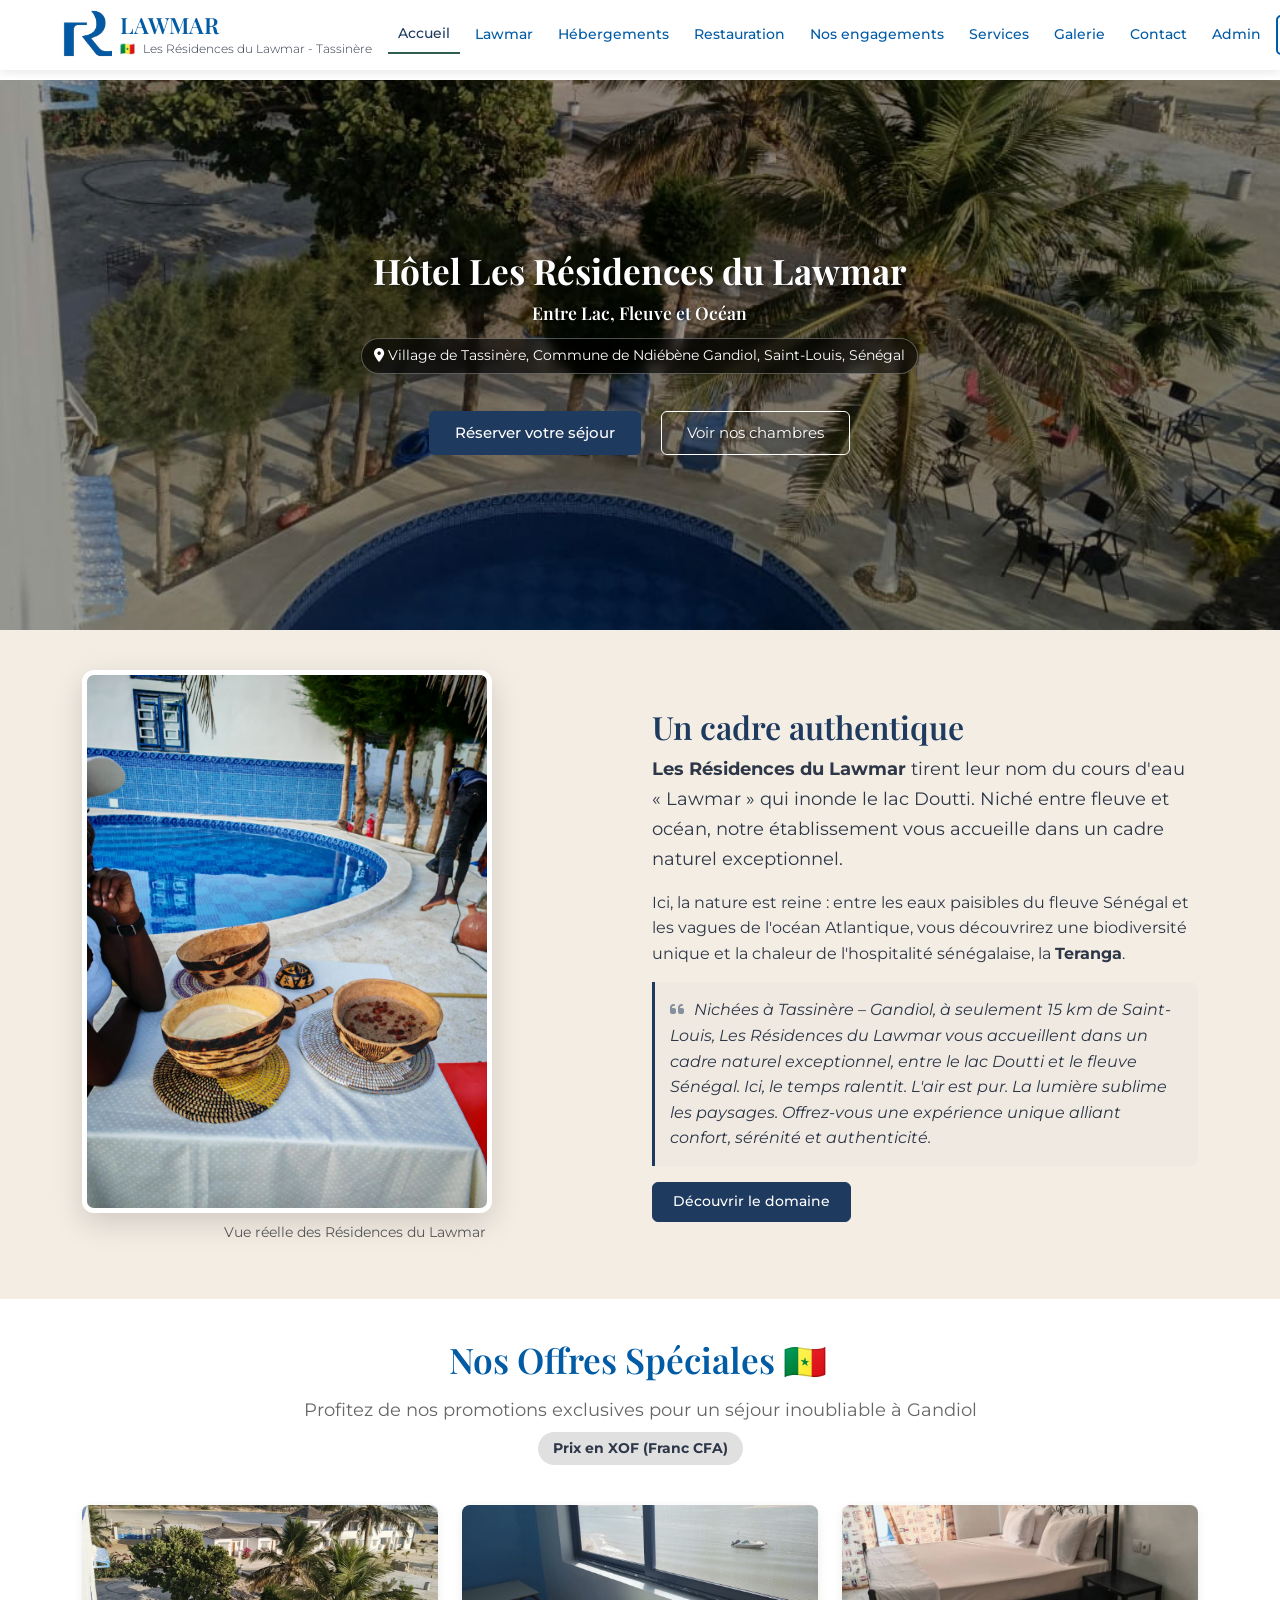
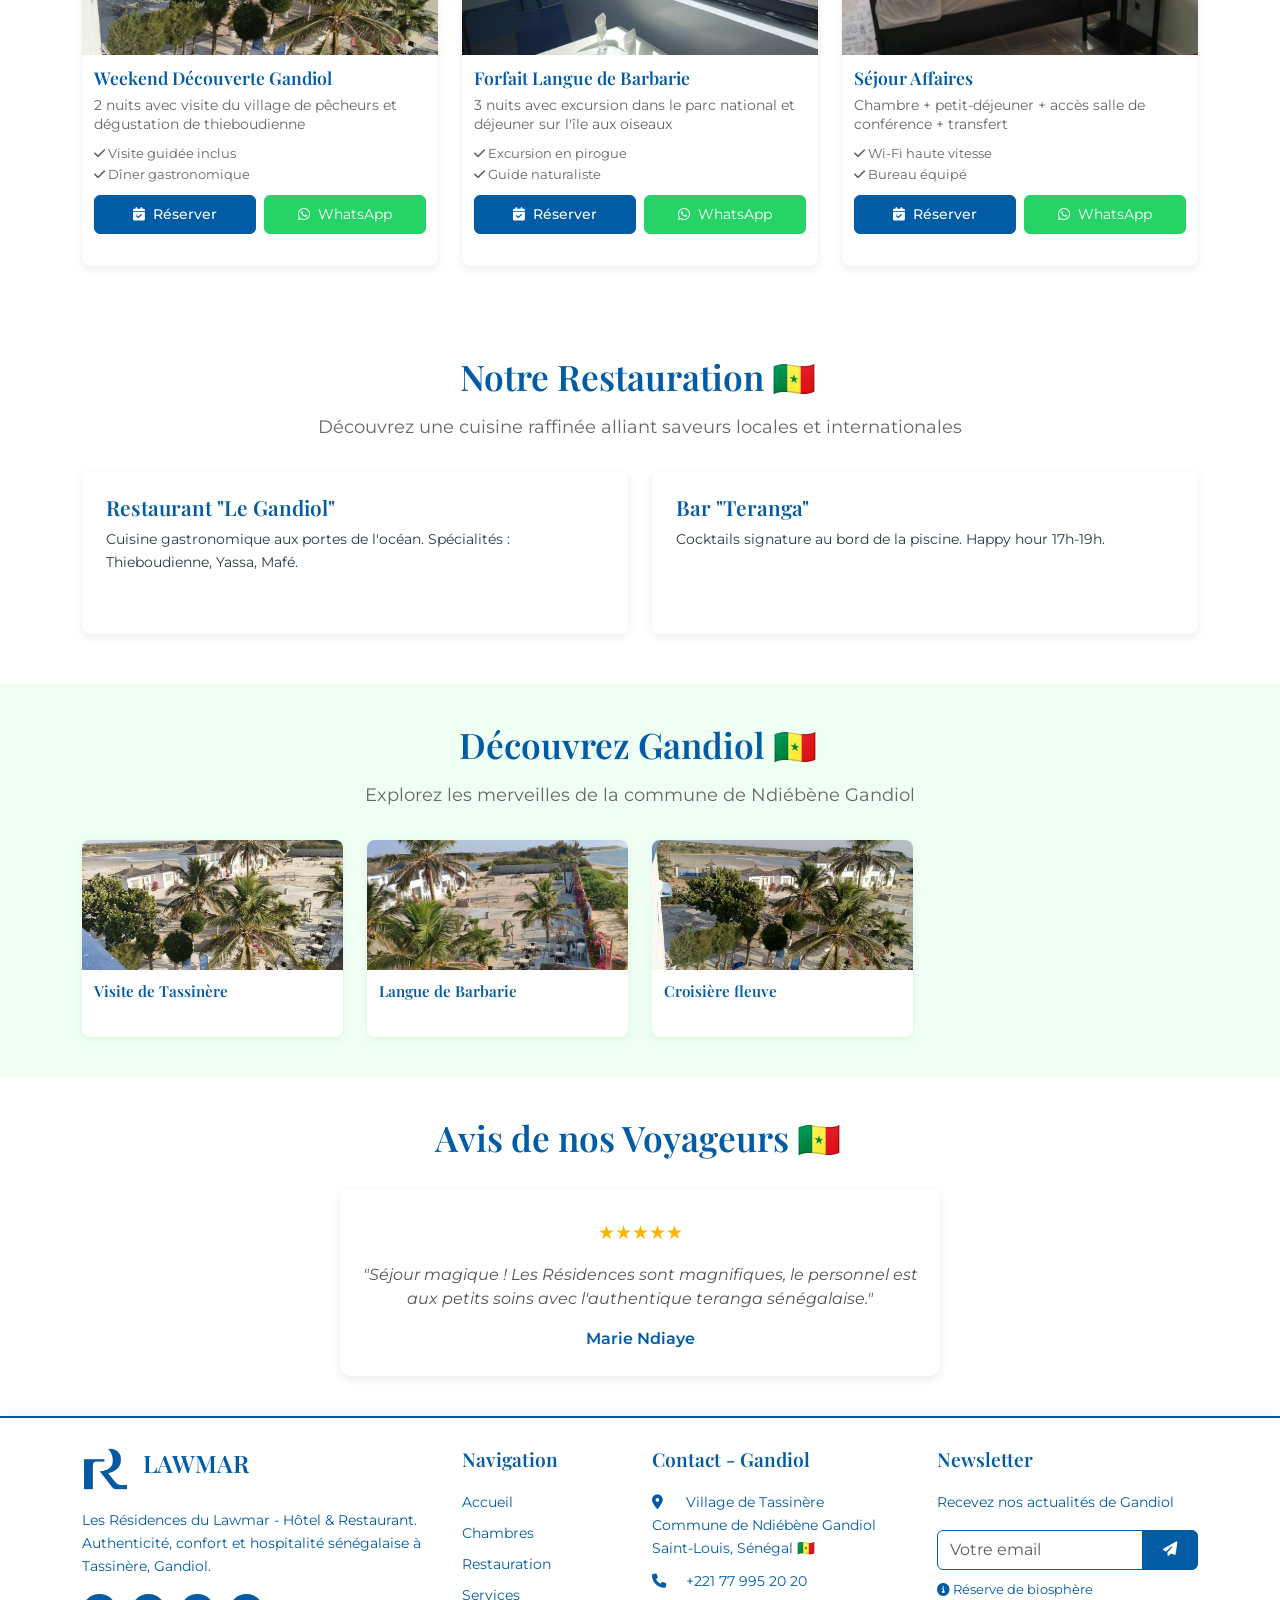
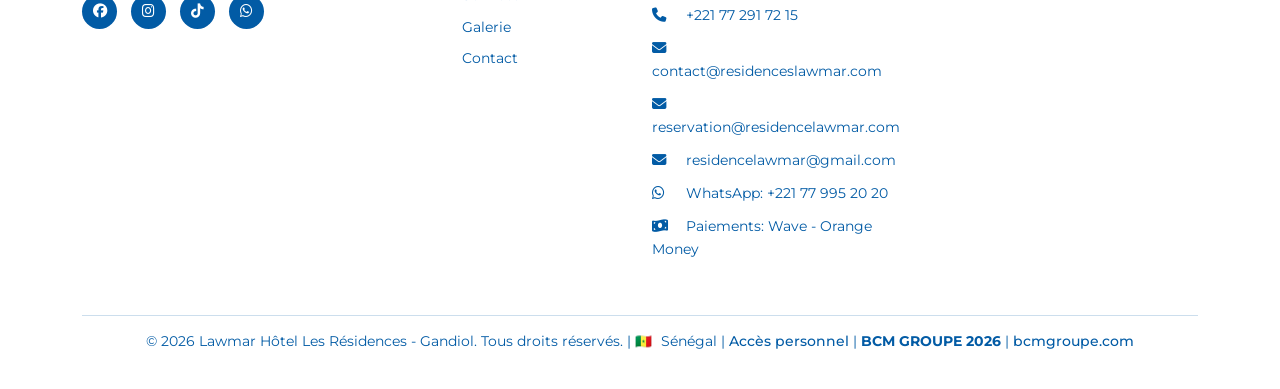
==== commit c83efe20: "mise a jour projet lawmar 09/04/2026" ====
--- a/index.html
+++ b/index.html
@@ -253,10 +253,9 @@
 
         /* Styles existants conservés */
         .saint-louis-hero {
-            background: url('images/lawmar.jpeg') no-repeat center center;
+            background: url('images/vue3.jpeg') no-repeat bottom ;
             background-size: cover;
-            background-position: center;
-            height: 350px;
+            height: 550px;
             display: flex;
             align-items: center;
             justify-content: center;
@@ -824,7 +823,7 @@
         }
 
         .about-image {
-            width: 100%;
+            width: 75%;
             border-radius: 12px;
             box-shadow: 0 10px 30px rgba(0,0,0,0.15);
             border: 5px solid white;
@@ -1140,6 +1139,8 @@
     <link rel="preconnect" href="https://fonts.googleapis.com">
     <link rel="preconnect" href="https://fonts.gstatic.com" crossorigin>
     <link href="https://fonts.googleapis.com/css2?family=Playfair+Display:wght@400;500;600;700&family=Montserrat:wght@300;400;500;600&display=swap" rel="stylesheet">
+    <!-- Icon Image -->
+     <link rel="shortcut icon" href="images/logo1.png"/>
 </head>
 <body>
     <!-- Navigation - Logo décalé à gauche et navbar ordonnée -->
@@ -1174,6 +1175,8 @@
                         <a class="nav-link" href="restauration.html" id="nav-restauration">Restauration</a>
                     </li>
                     <li class="nav-item">
+                        <a class="nav-link" href="Engagements.html" id="nav-services">Nos engagements</a>
+                    </li><li class="nav-item">
                         <a class="nav-link" href="services.html" id="nav-services">Services</a>
                     </li>
                     <li class="nav-item">
@@ -1227,7 +1230,7 @@
         <div class="container">
             <div class="row align-items-center">
                 <div class="col-lg-6 mb-4 mb-lg-0">
-                    <img src="images/vue5.jpeg" 
+                    <img src="images/piscine.jpeg" 
                          alt="Vue des Résidences du Lawmar" 
                          class="about-image img-fluid"
                          onerror="this.onerror=null; this.src='https://via.placeholder.com/800x500/F4EDE4/1E3A5F?text=Lawmar+Paysage';">
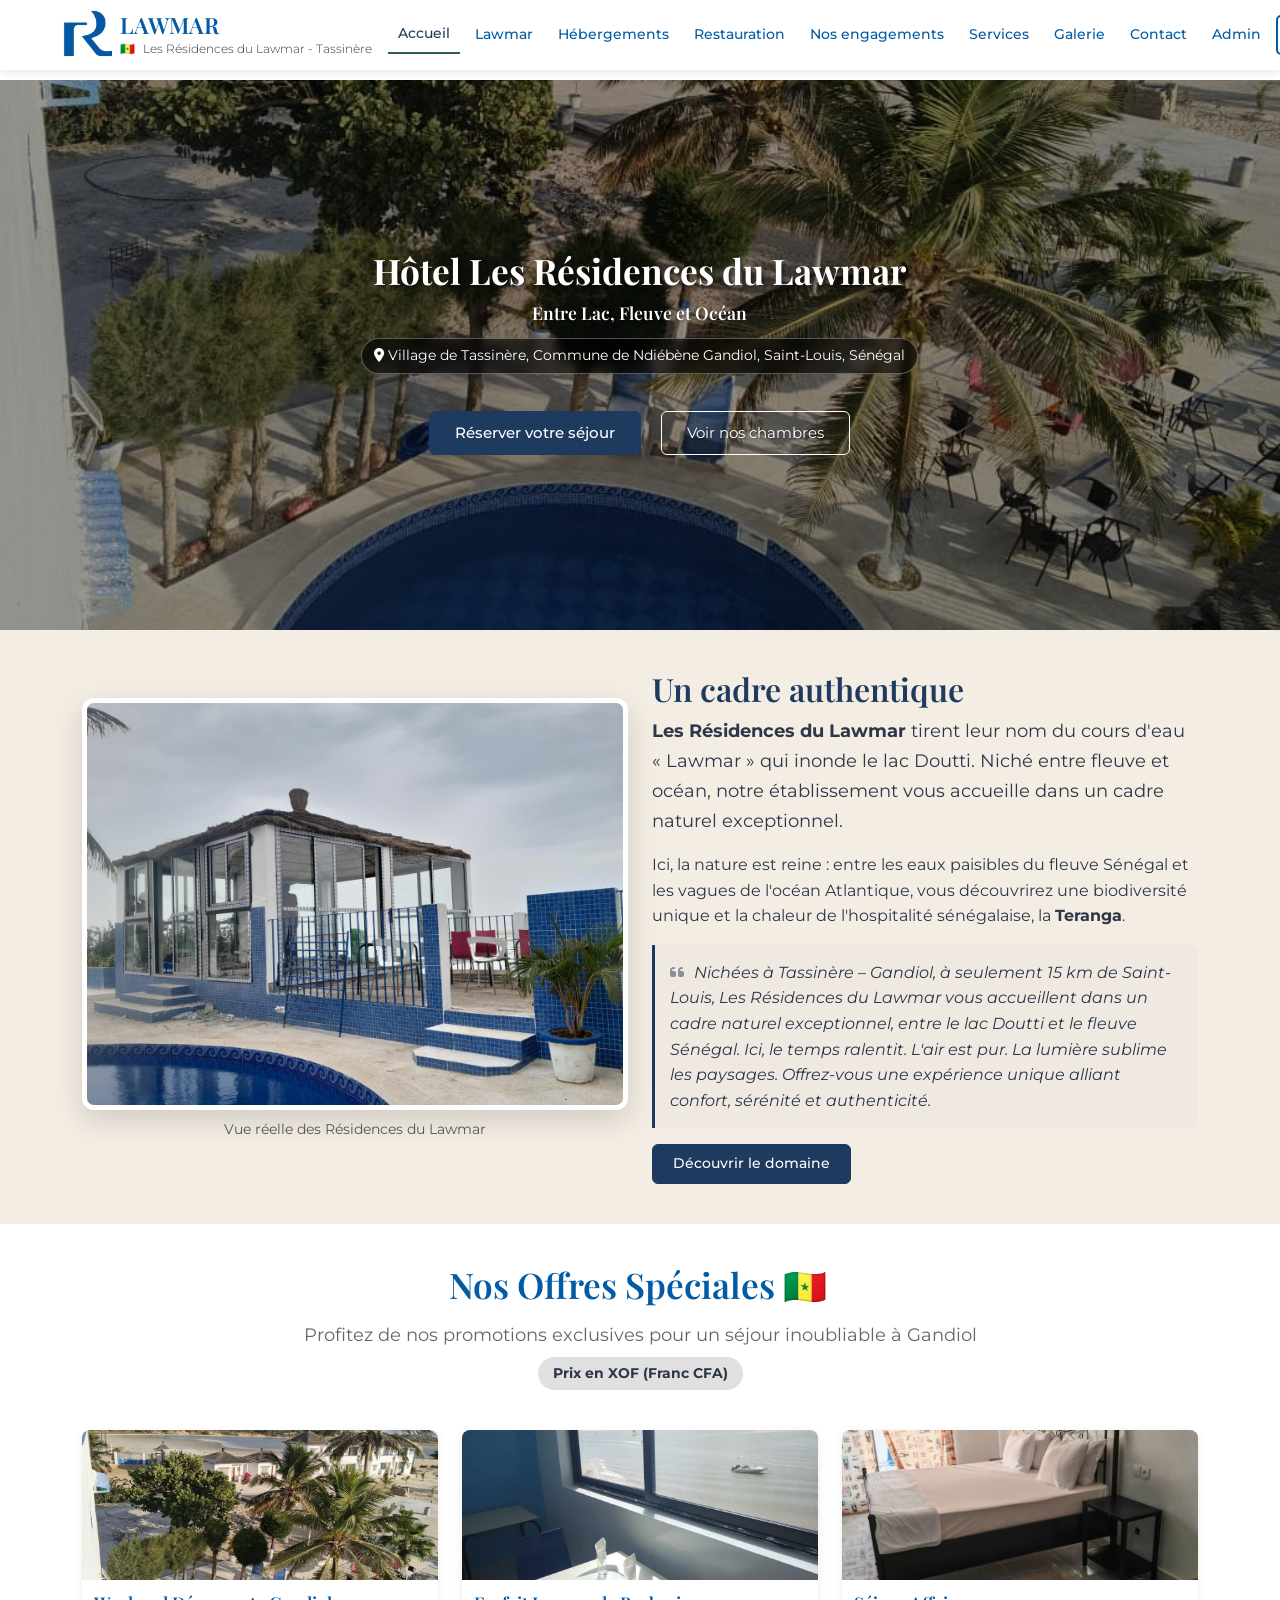
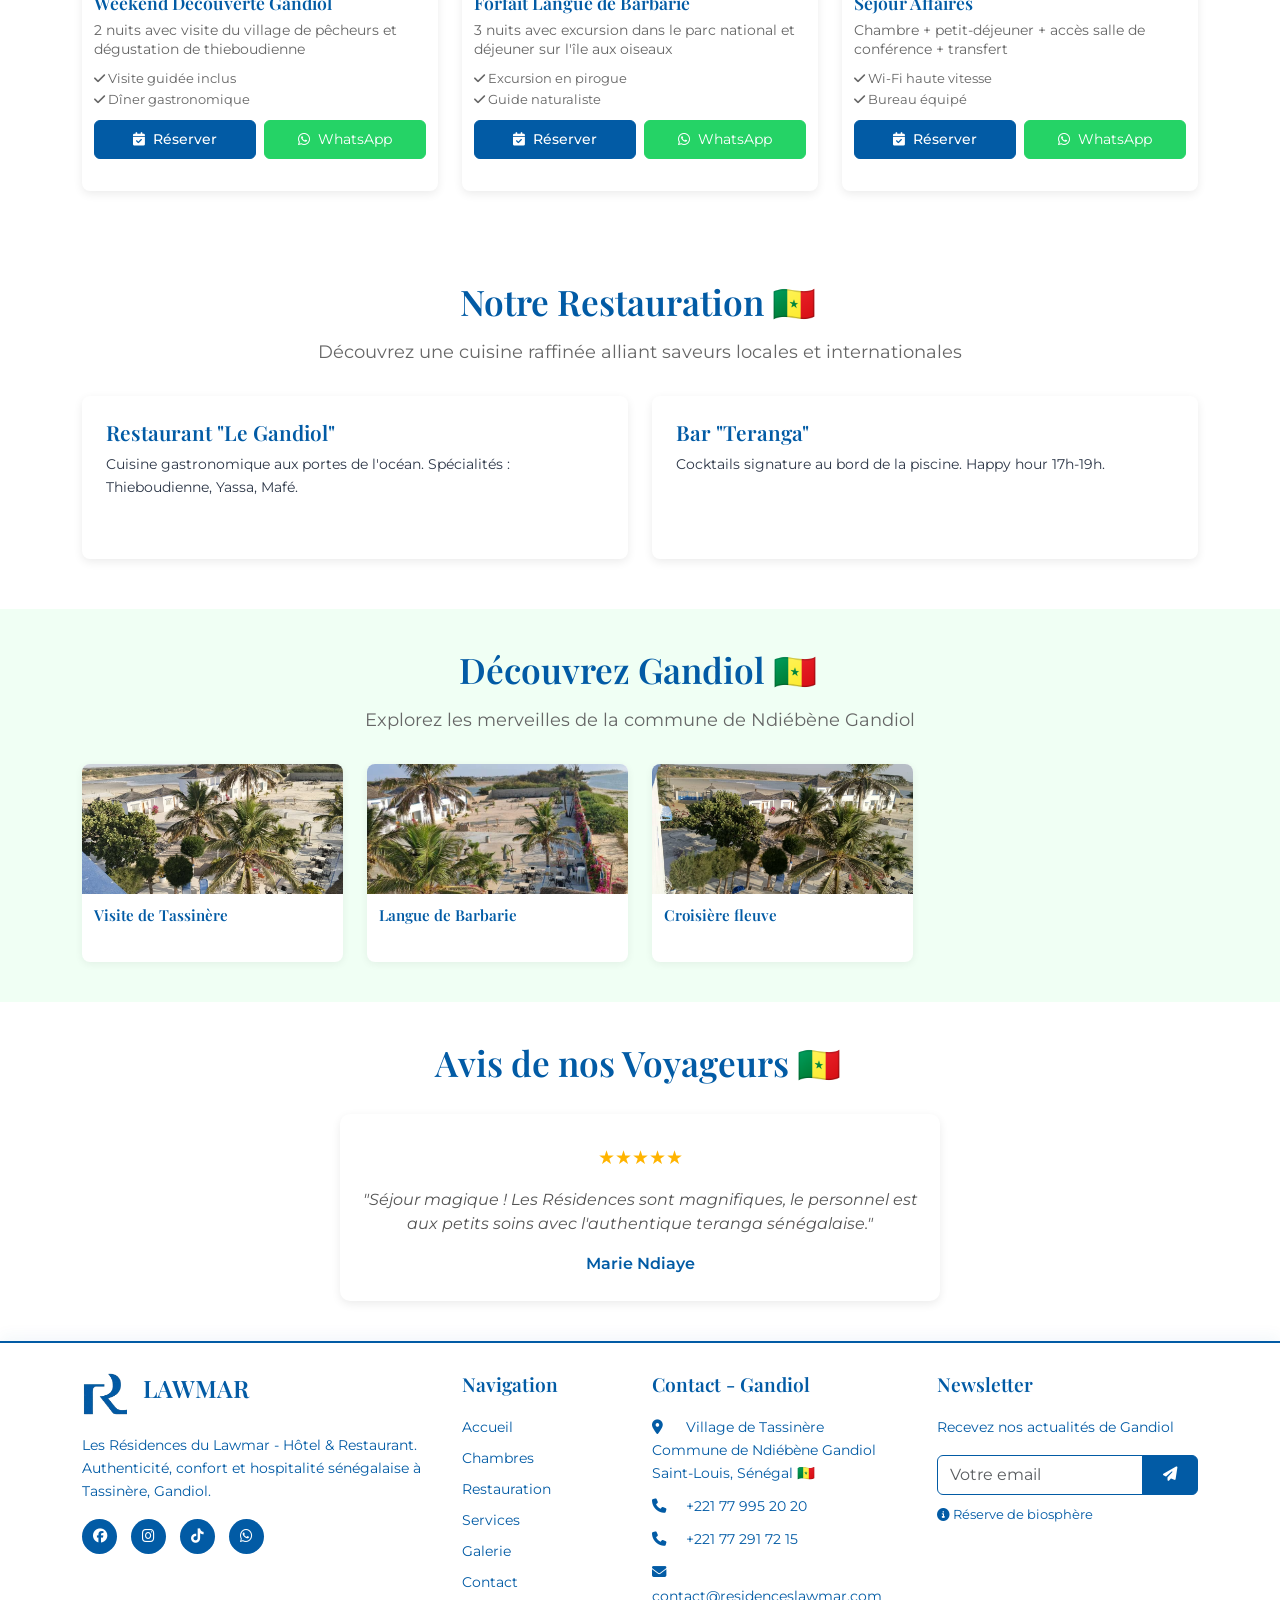
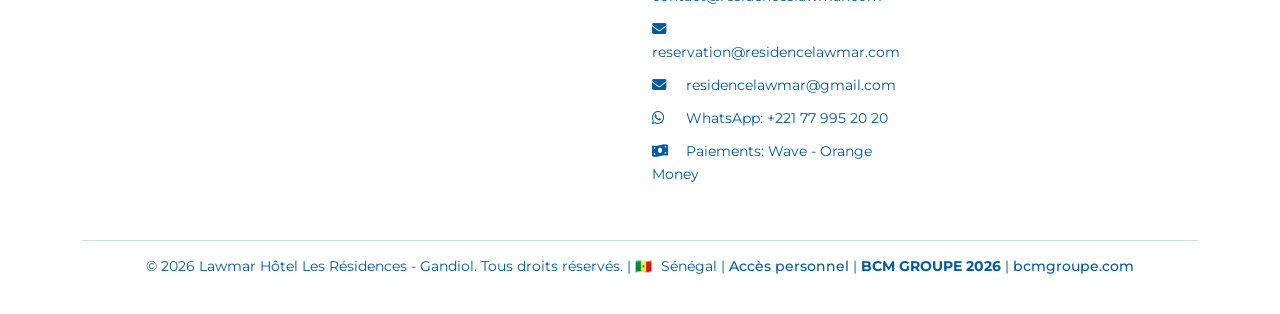
==== commit 0b3f2a8d: "mise a jour projet lawmar 09/04/2026" ====
--- a/index.html
+++ b/index.html
@@ -253,7 +253,7 @@
 
         /* Styles existants conservés */
         .saint-louis-hero {
-            background: url('images/vue3.jpeg') no-repeat bottom ;
+            background: url('images/lawmar.jpeg') no-repeat bottom ;
             background-size: cover;
             height: 550px;
             display: flex;
@@ -823,7 +823,7 @@
         }
 
         .about-image {
-            width: 75%;
+            width: 100%;
             border-radius: 12px;
             box-shadow: 0 10px 30px rgba(0,0,0,0.15);
             border: 5px solid white;
@@ -1230,7 +1230,7 @@
         <div class="container">
             <div class="row align-items-center">
                 <div class="col-lg-6 mb-4 mb-lg-0">
-                    <img src="images/piscine.jpeg" 
+                    <img src="images/vue5.jpeg" 
                          alt="Vue des Résidences du Lawmar" 
                          class="about-image img-fluid"
                          onerror="this.onerror=null; this.src='https://via.placeholder.com/800x500/F4EDE4/1E3A5F?text=Lawmar+Paysage';">
